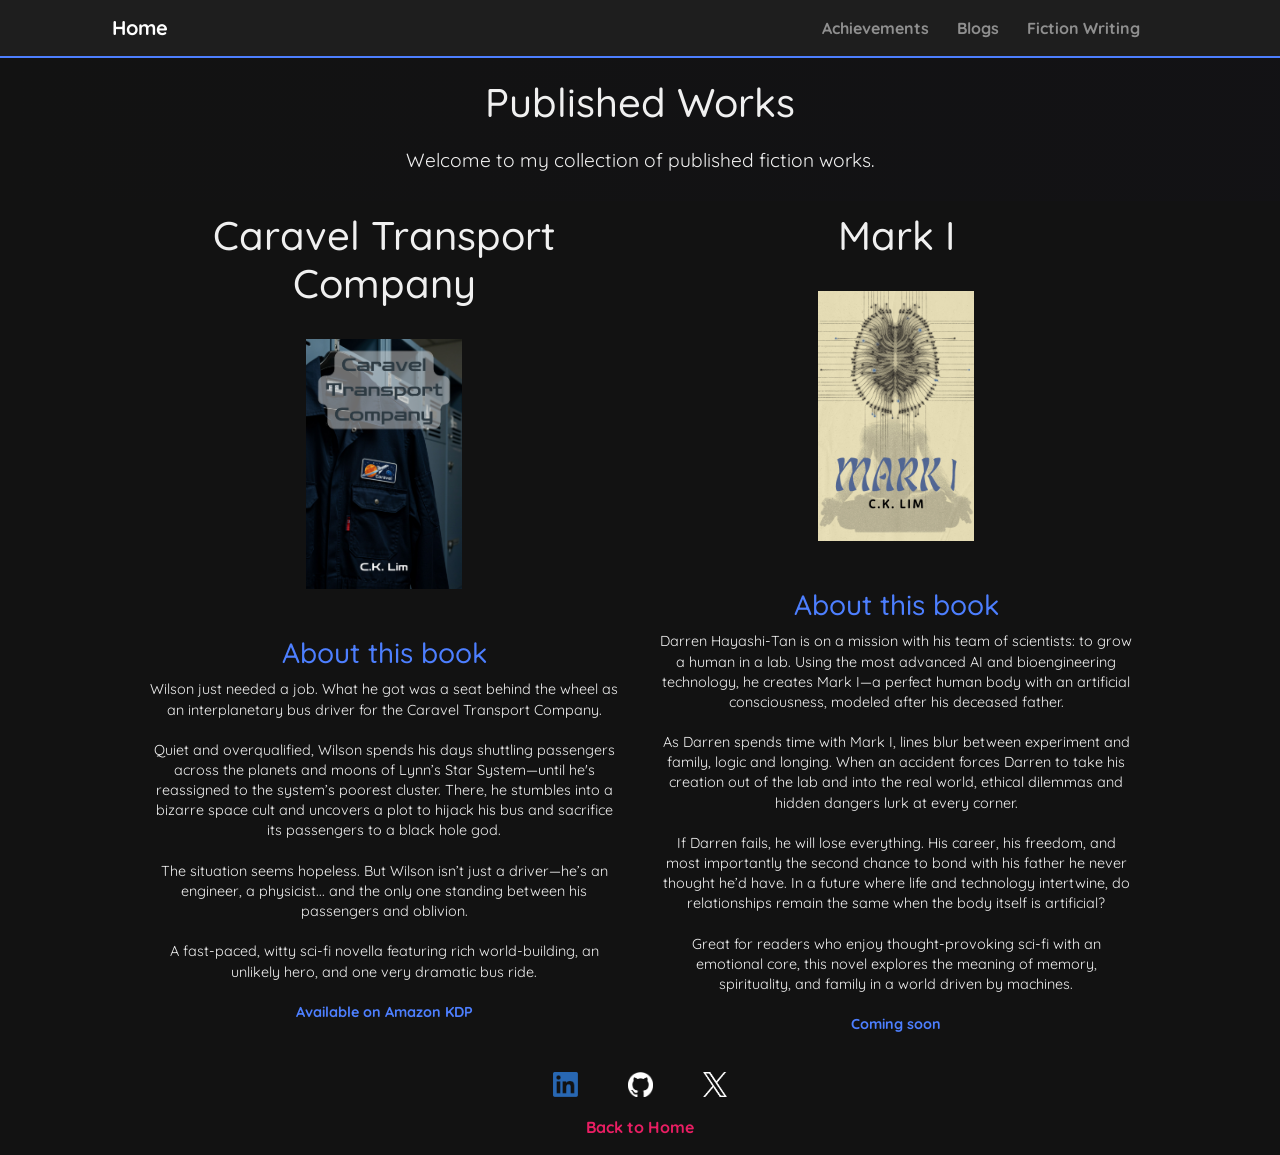
==== publishing/index.html @ d9989c4c "removed html from route" ====
<!DOCTYPE html>
<html lang="en">
  <head>
    <meta charset="UTF-8" />
    <meta name="viewport" content="width=device-width, initial-scale=1.0" />
    <title>Published Works - Lim Chee Keen</title>
    <link
      href="https://stackpath.bootstrapcdn.com/bootstrap/4.5.2/css/bootstrap.min.css"
      rel="stylesheet"
    />
    <link
      href="https://fonts.googleapis.com/css?family=Quicksand"
      rel="stylesheet"
    />
    <link rel="stylesheet" href="../styles.css" />
  </head>

  <body>
    <nav class="navbar navbar-expand-lg navbar-dark">
      <a class="navbar-brand" href="../index.html">Home</a>
      <button
        class="navbar-toggler"
        type="button"
        data-toggle="collapse"
        data-target="#navbarNav"
        aria-controls="navbarNav"
        aria-expanded="false"
        aria-label="Toggle navigation"
      >
        <span class="navbar-toggler-icon"></span>
      </button>
      <div class="collapse navbar-collapse" id="navbarNav">
        <ul class="navbar-nav ml-auto">
          <li class="nav-item">
            <a class="nav-link" href="../index.html#achievements">Achievements</a>
          </li>
          <li class="nav-item">
            <a class="nav-link" href="../index.html#blogs">Blogs</a>
          </li>
          <li class="nav-item">
            <a class="nav-link" href="../index.html#fiction">Fiction Writing</a>
          </li>
        </ul>
      </div>
    </nav>
    <div id="custom-scroller"></div>

    <div class="header-wrapper" id="home">
      <div class="header" id="home">
        <h1>Published Works</h1>
        <p class="tagline">
          Welcome to my collection of published fiction works.
        </p>
      </div>
    </div>

    <div class="content">
      <div class="books-container">
        <div class="book-item">
          <h2 style="color: var(--text-green); font-size: 2.5em; margin-bottom: 30px;">Caravel Transport Company</h2>
          <div class="image-container">
            <img src="../public/caravel_cover.png" alt="Caravel Book Cover" class="book-cover" />
          </div>
          <div class="section">
            <h3>About this book</h3>
            <p>
              Wilson just needed a job. What he got was a seat behind the wheel as an interplanetary bus driver for the Caravel Transport Company.

              <br><br>Quiet and overqualified, Wilson spends his days shuttling passengers across the planets and moons of Lynn’s Star System—until he's reassigned to the system’s poorest cluster. There, he stumbles into a bizarre space cult and uncovers a plot to hijack his bus and sacrifice its passengers to a black hole god.

              <br><br>The situation seems hopeless. But Wilson isn’t just a driver—he’s an engineer, a physicist... and the only one standing between his passengers and oblivion.

              <br><br>A fast-paced, witty sci-fi novella featuring rich world-building, an unlikely hero, and one very dramatic bus ride.
            </p>
            <p style="text-align: center; margin-top: 20px;">
              <a href="https://www.amazon.com/dp/B0F9NJKQZB" target="_blank" style="color: var(--highlight-blue); font-weight: bold;">
                Available on Amazon KDP
              </a>
            </p>
          </div>
        </div>
        
        <div class="book-item">
          <h2 style="color: var(--text-green); font-size: 2.5em; margin-bottom: 30px;">Mark I</h2>
          <div class="image-container">
            <img src="../public/marki_cover_.jpg" alt="Marki Book Cover" class="book-cover" />
          </div>
          <div class="section">
            <h3>About this book</h3>
            <p>
              Darren Hayashi-Tan is on a mission with his team of scientists: to grow a human in a lab. Using the most advanced AI and bioengineering technology, he creates Mark I—a perfect human body with an artificial consciousness, modeled after his deceased father.
              <br><br>As Darren spends time with Mark I, lines blur between experiment and family, logic and longing. When an accident forces Darren to take his creation out of the lab and into the real world, ethical dilemmas and hidden dangers lurk at every corner.
              <br><br>If Darren fails, he will lose everything. His career, his freedom, and most importantly the second chance to bond with his father he never thought he’d have.
              In a future where life and technology intertwine, do relationships remain the same when the body itself is artificial?
              <br><br>Great for readers who enjoy thought-provoking sci-fi with an emotional core, this novel explores the meaning of memory, spirituality, and family in a world driven by machines.
            </p>
            <p style="text-align: center; margin-top: 20px;">
              <a style="color: var(--highlight-blue); font-weight: bold;">
                Coming soon
              </a>
            </p>
          </div>
        </div>
      </div>

      <div class="social-icons">
        <a
          href="https://www.linkedin.com/in/ck-lim11/"
          target="_blank"
          aria-label="LinkedIn"
        >
          <img src="../public/linkedin.png" alt="LinkedIn Icon" />
        </a>
        <a
          href="https://github.com/xjyribro"
          target="_blank"
          aria-label="GitHub"
        >
          <img src="../public/github.png" alt="GitHub Icon" />
        </a>
        <a href="https://x.com/lcheekeen" target="_blank" aria-label="Twitter">
          <img src="../public/x_icon.png" alt="Twitter Icon" />
        </a>
      </div>

      <p style="text-align: center; margin-top: 20px">
        <a href="../index.html" style="color: var(--text-red); font-weight: bold"
          >Back to Home</a
        >
      </p>
    </div>
    
    <script src="https://code.jquery.com/jquery-3.6.0.min.js"></script>
    <script src="https://cdn.jsdelivr.net/npm/@popperjs/core@2.9.3/dist/umd/popper.min.js"></script>
    <script src="https://stackpath.bootstrapcdn.com/bootstrap/4.5.2/js/bootstrap.min.js"></script>
    <script>
      document.addEventListener("scroll", () => {
        const scrollTop =
          document.documentElement.scrollTop || document.body.scrollTop
        const scrollHeight =
          document.documentElement.scrollHeight -
          document.documentElement.clientHeight
        const scrollPercent = (scrollTop / scrollHeight) * 100

        document.getElementById("custom-scroller").style.width =
          scrollPercent + "%"
      })
    </script>
    <script>
      function updateGreenBarPosition() {
        const navbar = document.querySelector(".navbar")
        const textGreen = document.getElementById("custom-scroller")

        if (navbar && textGreen) {
          const navbarHeight = navbar.offsetHeight
          textGreen.style.top = `${navbarHeight}px`
        }
      }

      const navbar = document.querySelector(".navbar")
      if (navbar) {
        const resizeObserver = new ResizeObserver(() => {
          updateGreenBarPosition()
        })

        resizeObserver.observe(navbar)
      }

      window.addEventListener("DOMContentLoaded", updateGreenBarPosition)

      const navbarToggler = document.querySelector(".navbar-toggler")
      if (navbarToggler) {
        navbarToggler.addEventListener("click", () => {
          navbar.offsetHeight
        })
      }
    </script>
  </body>
</html>
---- styles.css ----
:root {
  --primary-bg: #121212;
  --secondary-bg: #241a07;
  --primary-text: #f0f0f0;
  --primary-border: #4d7fff;
  --highlight-blue: #4d7fff;
  --scrollbar-bg: #1e1e1e;
  --scrollbar-thumb: #27324e;
  --scrollbar-thumb-hover: #5670be;
  --scrollbar-scroller: #4caf50;
  --section-separator: #ff9800;
  /* --text-blue: #4d7fff;
  --text-green: #4caf50;
  --text-orange: #ff9800; */
  --text-red: #e91e63;
  --navbar-height: 56px;
  --text-padding: 32px;
}

body {
  font-family: "Quicksand", sans-serif;
  background-color: var(--primary-bg);
  color: var(--primary-text);
  scrollbar-width: thin;
  scrollbar-color: var(--scrollbar-thumb) var(--scrollbar-bg);
}

.navbar {
  position: sticky;
  top: 0;
  z-index: 1000;
  background-color: var(--scrollbar-bg);
  border-bottom: 2px solid var(--primary-border);
}

@media (min-width: 600px) {
  .navbar {
    padding-left: 100px;
    padding-right: 100px;
  }
}

.navbar-content {
  display: flex;
  margin: auto;
  justify-content: space-between;
  width: 70%;
  align-items: center;
  margin: 0 auto;
}

.navbar a {
  color: var(--primary-text);
  font-weight: bold;
  margin-left: 12px;
}

.navbar a:hover {
  color: var(--highlight-blue);
}

.navbar-toggler {
  border: none;
}

#custom-scroller {
  position: fixed;
  left: 0;
  width: 100%;
  height: 5px;
  background-color: var(--scrollbar-scroller);
  z-index: 1001;
}

a[href="#home"] {
  text-decoration: none;
}

@keyframes gradientScroll {
  0% {
    background-position: 0% 0%;
  }
  50% {
    background-position: 100% 0%;
  }
  100% {
    background-position: 0% 0%;
  }
}

.header-wrapper {
  width: 100%;
  background: linear-gradient(
    to right,
    #121212,
    #131218,
    #141220,
    #151225,
    #16122a,
    #18132f
  );
  background-size: 1100% 100%;
  animation: gradientScroll 10s linear infinite;
}

.header {
  text-align: center;
  margin-left: auto;
  margin-right: auto;
  font-size: 1.2em;
  padding-top: 20px;
  padding-bottom: 10px;
  margin-bottom: 10px;
  width: 60%;
}

.header img {
  width: 150px;
  border-radius: 50%;
}

.social-icons {
  margin: 20px 0;
  display: flex;
  justify-content: center;
  gap: 50px;
}

.social-icons a {
  display: inline-block;
  width: 25px;
  height: 25px;
  transition: transform 0.3s ease;
}

.social-icons a img {
  width: 100%;
  height: 100%;
  object-fit: contain;
}

.social-icons a:hover {
  transform: scale(1.2);
  cursor: pointer;
}

.image-container {
  margin-top: 32px;
  margin-bottom: 32px;
  text-align: center;
}

.image {
  max-width: 50%;
  height: auto;
  display: inline-block;
  transition: transform 1.5s ease;
  transform: scale(1.2);
  opacity: 0;
}

.image.visible {
  transform: scale(1);
  opacity: 1;
}

.tagline {
  margin-top: 20px;
}

h2 {
  text-align: center;
  padding-left: var(--text-padding);
  padding-right: var(--text-padding);
  margin-bottom: 16px;
}

h3 {
  color: var(--primary-text);
  padding-left: var(--text-padding);
  padding-right: var(--text-padding);
  margin-bottom: 16px;
}

.content {
  margin-left: auto;
  margin-right: auto;
  width: 80%;
}

.container {
  display: flex;
  flex-direction: column;
  padding: 0;
}

.section {
  flex: 1;
}

ul {
  list-style-type: none;
  padding-left: var(--text-padding);
  padding-right: var(--text-padding);
}

.section li {
  margin-bottom: 10px;
}

@media (min-width: 1024px) {
  .container {
    flex-direction: row;
    align-items: flex-start;
    padding: 0;
  }
  .section {
    margin: 0 10px;
  }
}

::-webkit-scrollbar {
  width: 12px;
}

::-webkit-scrollbar-track {
  background: var(--scrollbar-bg);
  border-radius: 10px;
}

::-webkit-scrollbar-thumb {
  background-color: var(--scrollbar-thumb);
  border-radius: 10px;
  border: 3px solid var(--scrollbar-bg);
}

::-webkit-scrollbar-thumb:hover {
  background-color: var(--scrollbar-thumb-hover);
}

.books-preview {
  display: flex;
  justify-content: center;
  gap: 30px;
  margin: 20px 0;
}

.book-preview {
  flex: 0 1 200px;
  text-align: center;
}

.book-cover-preview {
  width: 200px;
  height: 300px;
  object-fit: cover;
  border-radius: 8px;
  transition: transform 0.3s ease;
}

.book-cover-preview:hover {
  transform: scale(1.05);
}

.books-container {
  display: flex;
  flex-direction: row;
  align-items: flex-start;
  padding: 0;
}

.book-item {
  flex: 1;
  text-align: center;
  margin: 0 10px;
}

.book-cover {
  width: 200px;
  height: 250px;
  object-fit: contain;
  border-radius: 8px;
  margin-bottom: 15px;
  transition: transform 0.3s ease;
}

.book-cover:hover {
  transform: scale(1.05);
}

.book-item h3 {
  color: var(--highlight-blue);
  margin: 15px 0 10px 0;
  padding: 0;
}

.book-item p {
  color: var(--primary-text);
  font-size: 0.9em;
  line-height: 1.4;
}

@media (max-width: 1024px) {
  .books-container {
    flex-direction: column;
  }
  
  .book-item {
    margin: 10px 0;
  }
}

@media (max-width: 768px) {
  .books-preview {
    flex-direction: column;
    align-items: center;
    gap: 20px;
  }
  
  .book-preview {
    flex: none;
  }
  
  .book-cover-preview {
    width: 150px;
    height: 225px;
  }
  
  .book-cover {
    width: 150px;
    height: 200px;
  }
}
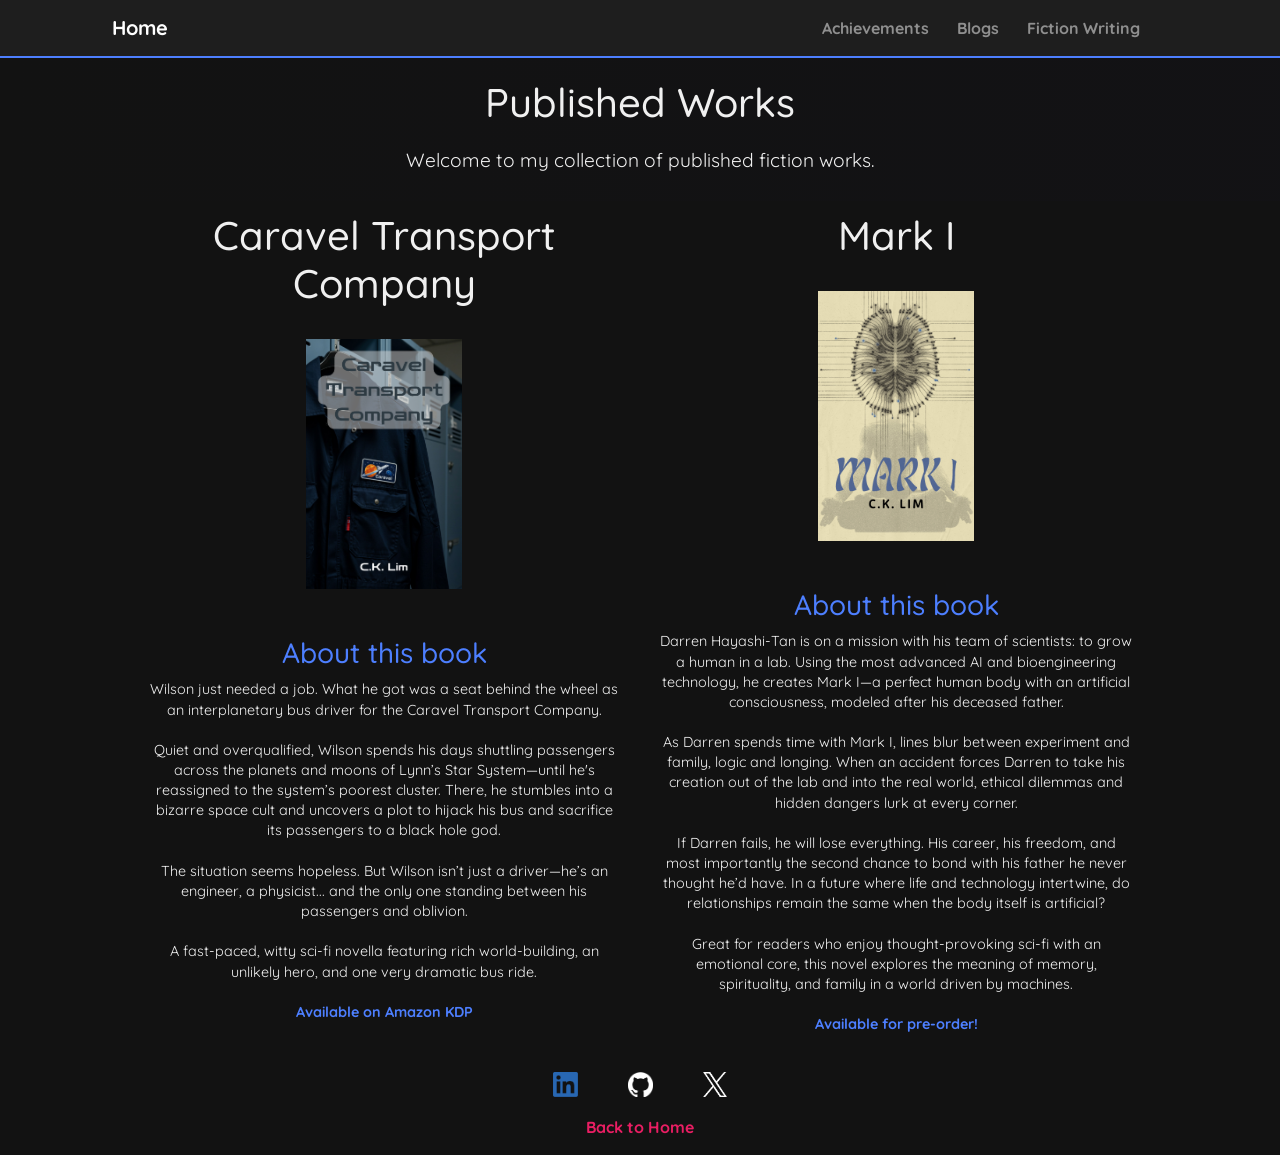
==== commit 50328ac6: "preorder for mark I" ====
--- a/publishing/index.html
+++ b/publishing/index.html
@@ -95,8 +95,8 @@
               <br><br>Great for readers who enjoy thought-provoking sci-fi with an emotional core, this novel explores the meaning of memory, spirituality, and family in a world driven by machines.
             </p>
             <p style="text-align: center; margin-top: 20px;">
-              <a style="color: var(--highlight-blue); font-weight: bold;">
-                Coming soon
+              <a href="https://www.amazon.com/dp/B0FQCM9SSZ" target="_blank" style="color: var(--highlight-blue); font-weight: bold;">
+                Available for pre-order!
               </a>
             </p>
           </div>
